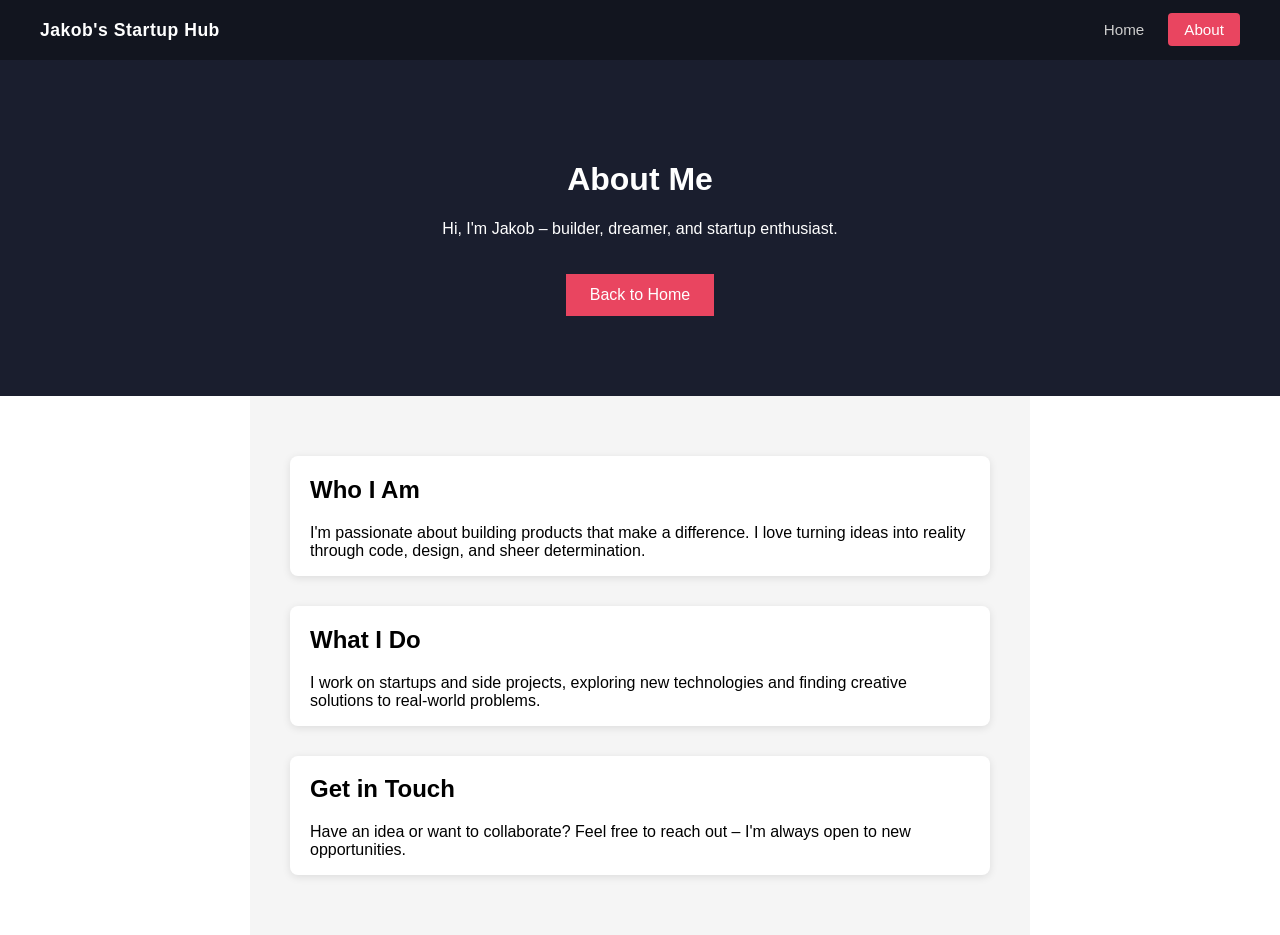
==== about.html @ 5e25c9dc "add about page and nav bar via Claude Code Co-Authored-By: Claude Sonnet 4.6 <noreply@anthropic.com>" ====
<!DOCTYPE html>
<html lang="en">
<head>
    <meta charset="UTF-8">
    <title>About Me – Jakob's Startup Hub</title>
    <link rel="stylesheet" href="style.css">
</head>
<body>
    <nav class="navbar">
        <span class="nav-brand">Jakob's Startup Hub</span>
        <ul>
            <li><a href="index.html">Home</a></li>
            <li><a href="about.html" class="active">About</a></li>
        </ul>
    </nav>
    <div class="hero">
        <h1>About Me</h1>
        <p>Hi, I'm Jakob – builder, dreamer, and startup enthusiast.</p>
        <a href="index.html">Back to Home</a>
    </div>

    <div class="features" style="flex-direction: column; align-items: center; max-width: 700px; margin: 0 auto;">
        <div class="card" style="width: 100%; box-sizing: border-box;">
            <h2>Who I Am</h2>
            <p>I'm passionate about building products that make a difference. I love turning ideas into reality through code, design, and sheer determination.</p>
        </div>

        <div class="card" style="width: 100%; box-sizing: border-box;">
            <h2>What I Do</h2>
            <p>I work on startups and side projects, exploring new technologies and finding creative solutions to real-world problems.</p>
        </div>

        <div class="card" style="width: 100%; box-sizing: border-box;">
            <h2>Get in Touch</h2>
            <p>Have an idea or want to collaborate? Feel free to reach out – I'm always open to new opportunities.</p>
        </div>
    </div>
</body>
</html>
---- style.css ----
body {
    margin: 0;
    font-family: Arial, sans-serif;
}
.navbar {
    display: flex;
    align-items: center;
    justify-content: space-between;
    background-color: #12151f;
    padding: 0 40px;
    height: 60px;
}
.nav-brand {
    color: white;
    font-size: 1.1rem;
    font-weight: bold;
    letter-spacing: 0.5px;
}
.navbar ul {
    list-style: none;
    margin: 0;
    padding: 0;
    display: flex;
    gap: 8px;
}
.navbar ul li a {
    color: #ccc;
    text-decoration: none;
    padding: 8px 16px;
    border-radius: 4px;
    font-size: 0.95rem;
    transition: background-color 0.2s, color 0.2s;
}
.navbar ul li a:hover {
    background-color: #1a1e2e;
    color: white;
}
.navbar ul li a.active {
    background-color: #e94560;
    color: white;
}
.hero {
    background-color: #1a1e2e;
    color: white;
    padding: 80px 40px;
    text-align: center;
}
.hero a {
    display:inline-block;
    background-color:#e94560;
    color: white;
    padding: 12px 24px;
    text-decoration: none;
    margin-top: 20px;
}
.features {
    display: flex;
    justify-content: center;
    gap: 30px;
    padding: 60px 40px;
    flex-wrap: warp;
    background-color: #f5f5f5;
}
.card {
    background-color: white;
    padding: 0;
    width: 300px;
    box-shadow: 0 2px 8px rgba(0, 0, 0, 0.1);
    border-radius: 8px;
    overflow: hidden;
}
.card img {
    width:100%;
}
.card h2, .card p {
    padding: 0 20px;
}
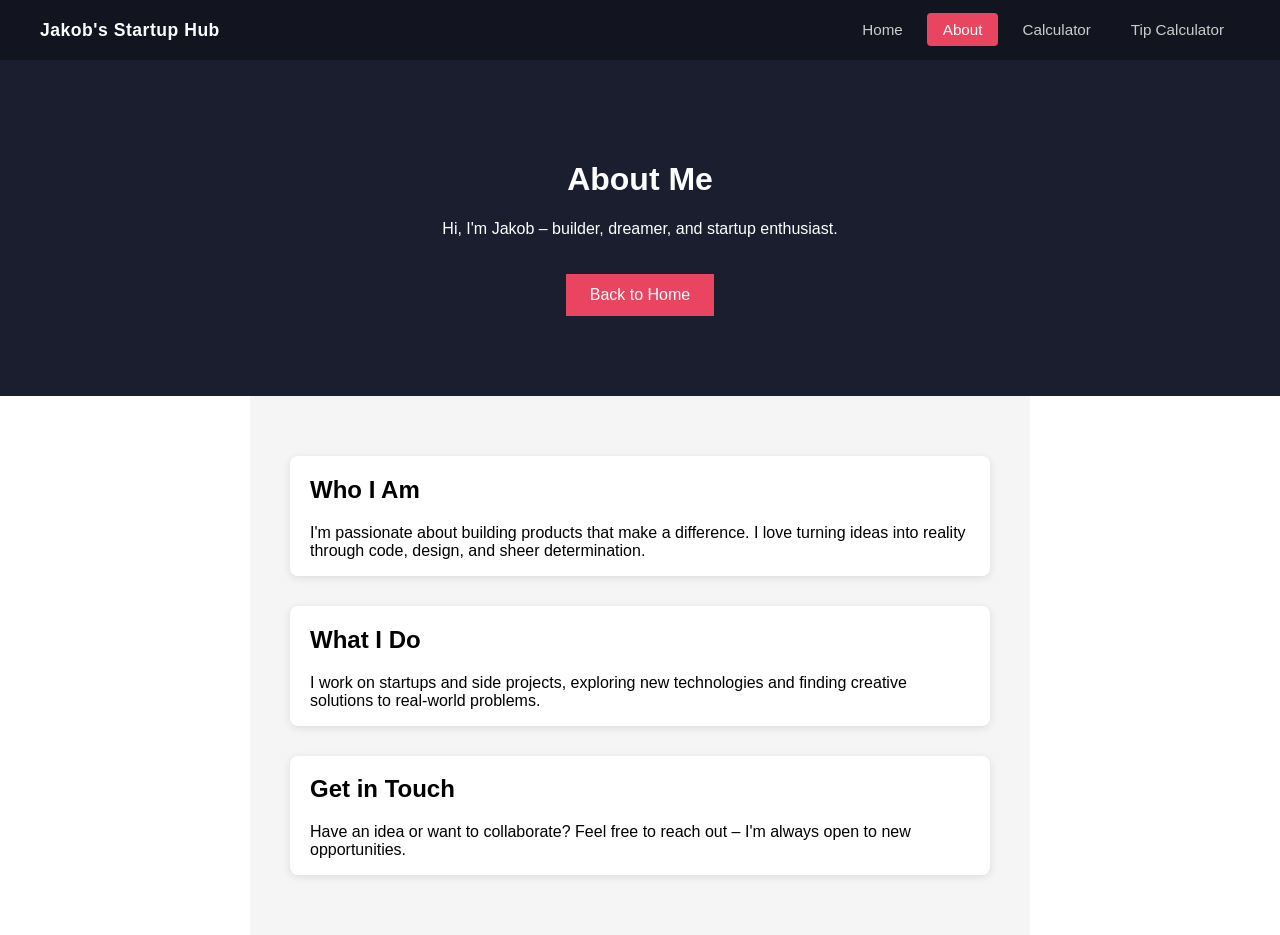
==== commit accdaf92: "add calculator and tip calculator Co-Authored-By: Claude Sonnet 4.6 <noreply@anthropic.com>" ====
--- a/about.html
+++ b/about.html
@@ -7,10 +7,12 @@
 </head>
 <body>
     <nav class="navbar">
-        <span class="nav-brand">Jakob's Startup Hub</span>
+        <a href="index.html" class="nav-brand">Jakob's Startup Hub</a>
         <ul>
             <li><a href="index.html">Home</a></li>
             <li><a href="about.html" class="active">About</a></li>
+            <li><a href="calculator.html">Calculator</a></li>
+            <li><a href="tip-calculator.html">Tip Calculator</a></li>
         </ul>
     </nav>
     <div class="hero">
--- a/style.css
+++ b/style.css
@@ -15,6 +15,11 @@
     font-size: 1.1rem;
     font-weight: bold;
     letter-spacing: 0.5px;
+    text-decoration: none;
+    cursor: pointer;
+}
+.nav-brand:hover {
+    color: #e94560;
 }
 .navbar ul {
     list-style: none;
@@ -69,9 +74,201 @@
     border-radius: 8px;
     overflow: hidden;
 }
+.card {
+    cursor: pointer;
+    transition: transform 0.2s, box-shadow 0.2s;
+}
+.card:hover {
+    transform: translateY(-6px);
+    box-shadow: 0 8px 24px rgba(0,0,0,0.15);
+}
 .card img {
     width:100%;
 }
 .card h2, .card p {
     padding: 0 20px;
+}
+
+/* Calculator */
+.calc-page {
+    min-height: calc(100vh - 60px);
+    background-color: #f5f5f5;
+    display: flex;
+    align-items: center;
+    justify-content: center;
+}
+.calc {
+    background-color: #1a1e2e;
+    border-radius: 16px;
+    overflow: hidden;
+    box-shadow: 0 8px 32px rgba(0,0,0,0.3);
+    width: 320px;
+}
+.calc-display {
+    padding: 24px 20px 16px;
+    text-align: right;
+    min-height: 90px;
+    display: flex;
+    flex-direction: column;
+    justify-content: flex-end;
+}
+.calc-expression {
+    color: #888;
+    font-size: 0.9rem;
+    min-height: 1.2em;
+    margin-bottom: 4px;
+}
+.calc-result {
+    color: white;
+    font-size: 2.4rem;
+    font-weight: 300;
+    overflow: hidden;
+    text-overflow: ellipsis;
+    white-space: nowrap;
+}
+.calc-buttons {
+    display: grid;
+    grid-template-columns: repeat(4, 1fr);
+    gap: 1px;
+    background-color: #12151f;
+}
+.btn {
+    background-color: #2a2f42;
+    color: white;
+    border: none;
+    padding: 20px;
+    font-size: 1.1rem;
+    cursor: pointer;
+    transition: background-color 0.15s;
+}
+.btn:hover {
+    background-color: #353a52;
+}
+.btn:active {
+    background-color: #454b68;
+}
+.btn-wide {
+    grid-column: span 2;
+}
+.btn-secondary {
+    background-color: #3a3f55;
+    color: #ccc;
+}
+.btn-secondary:hover {
+    background-color: #474d66;
+}
+.btn-operator {
+    background-color: #c73d56;
+    color: white;
+}
+.btn-operator:hover {
+    background-color: #e94560;
+}
+.btn-accent {
+    background-color: #e94560;
+    color: white;
+}
+.btn-accent:hover {
+    background-color: #ff5577;
+}
+
+/* Tip Calculator */
+.tip-page {
+    min-height: calc(100vh - 60px);
+    background-color: #f5f5f5;
+    display: flex;
+    align-items: center;
+    justify-content: center;
+    padding: 40px 20px;
+    box-sizing: border-box;
+}
+.tip-card {
+    background-color: white;
+    border-radius: 12px;
+    box-shadow: 0 2px 8px rgba(0,0,0,0.1);
+    padding: 40px;
+    width: 100%;
+    max-width: 420px;
+}
+.tip-card h1 {
+    margin: 0 0 28px;
+    font-size: 1.5rem;
+    color: #1a1e2e;
+}
+.tip-card label {
+    display: block;
+    font-size: 0.85rem;
+    font-weight: bold;
+    color: #555;
+    margin-bottom: 8px;
+    text-transform: uppercase;
+    letter-spacing: 0.5px;
+}
+.tip-card input {
+    width: 100%;
+    padding: 12px 14px;
+    font-size: 1rem;
+    border: 1px solid #ddd;
+    border-radius: 6px;
+    box-sizing: border-box;
+    margin-bottom: 24px;
+    outline: none;
+    color: #1a1e2e;
+}
+.tip-card input:focus {
+    border-color: #e94560;
+}
+.tip-buttons {
+    display: flex;
+    gap: 12px;
+    margin-bottom: 24px;
+}
+.tip-btn {
+    flex: 1;
+    padding: 12px;
+    font-size: 1rem;
+    border: 2px solid #ddd;
+    border-radius: 6px;
+    background-color: white;
+    color: #555;
+    cursor: pointer;
+}
+.tip-btn:hover {
+    border-color: #e94560;
+    color: #e94560;
+}
+.tip-btn.active {
+    background-color: #e94560;
+    border-color: #e94560;
+    color: white;
+}
+.tip-results {
+    background-color: #1a1e2e;
+    border-radius: 10px;
+    padding: 24px;
+    margin-top: 8px;
+}
+.tip-result-row {
+    display: flex;
+    justify-content: space-between;
+    align-items: center;
+    color: #aaa;
+    font-size: 0.95rem;
+    padding: 8px 0;
+    border-bottom: 1px solid #2a2f42;
+}
+.tip-result-row:last-child {
+    border-bottom: none;
+}
+.tip-result-row span:last-child {
+    color: white;
+    font-size: 1.1rem;
+    font-weight: bold;
+}
+.tip-result-highlight span:first-child {
+    color: white;
+}
+.tip-result-highlight span:last-child {
+    color: #e94560;
+    font-size: 1.3rem;
 }
